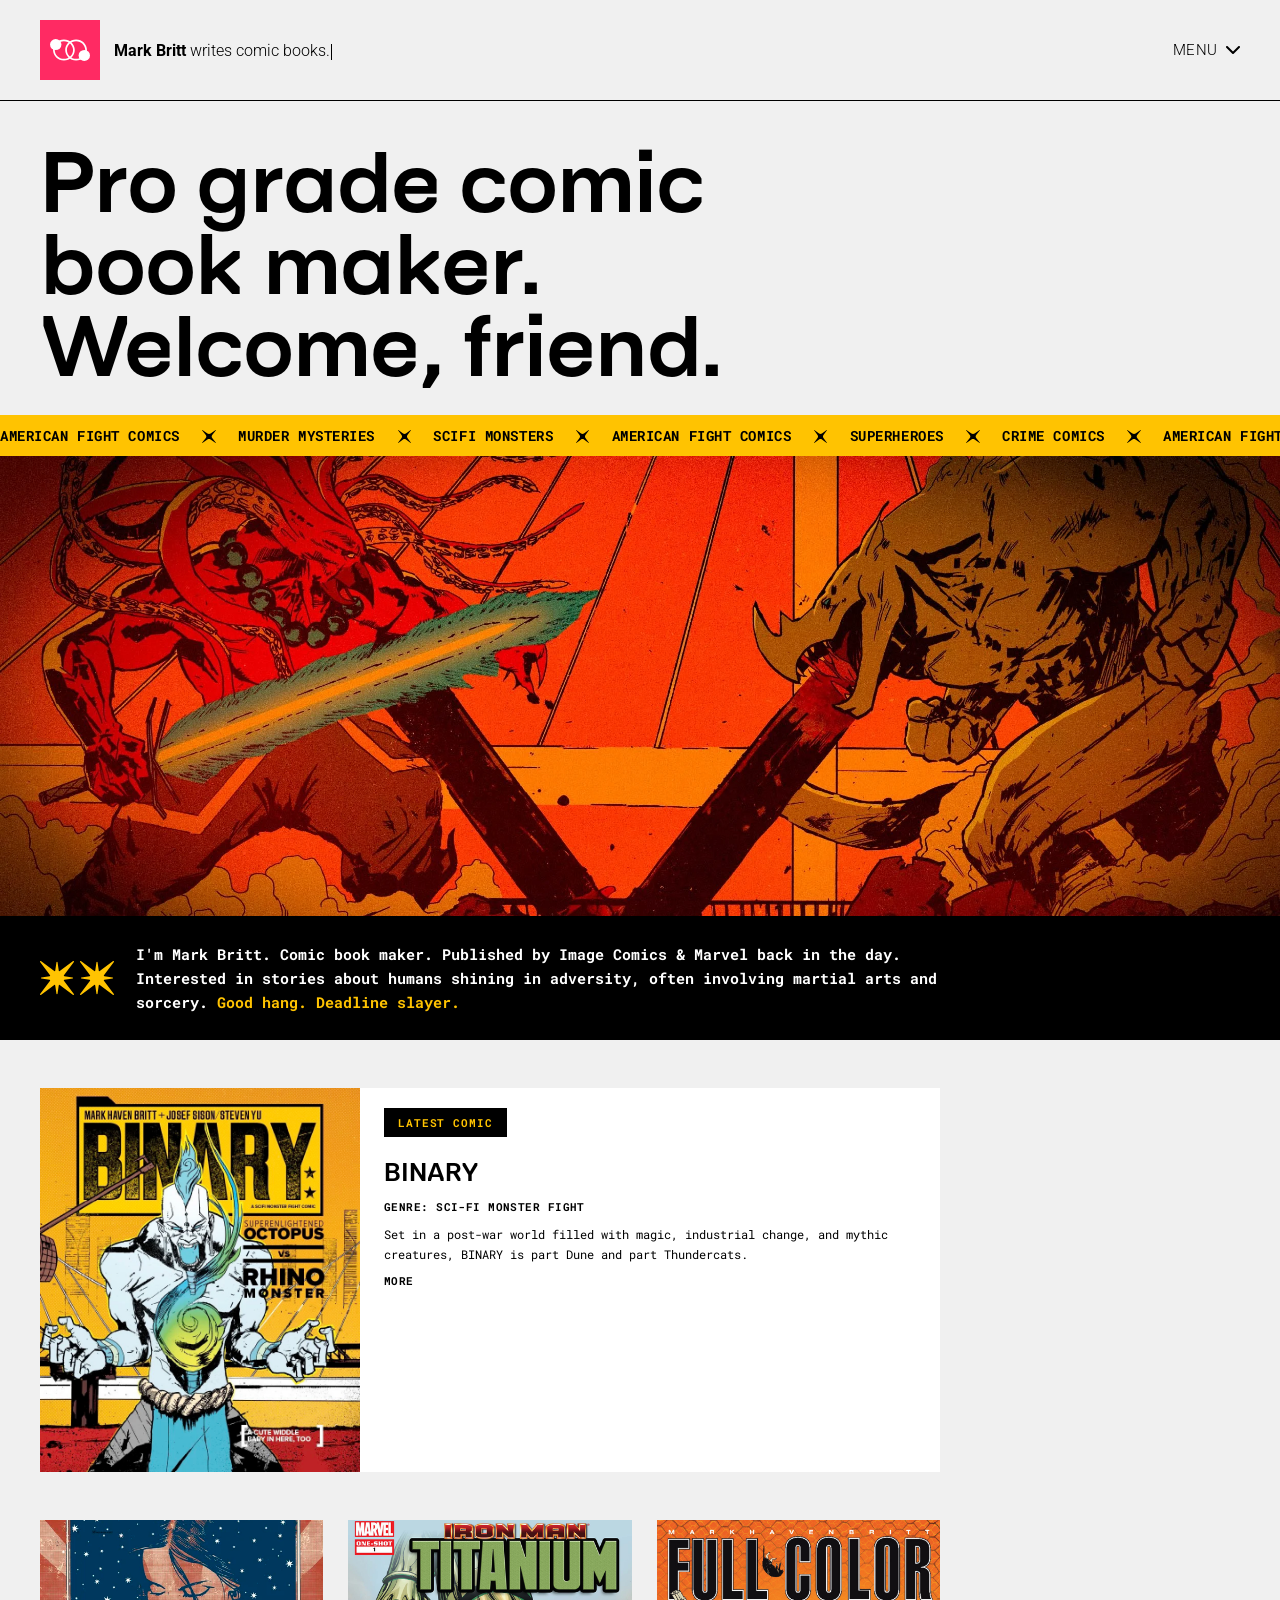
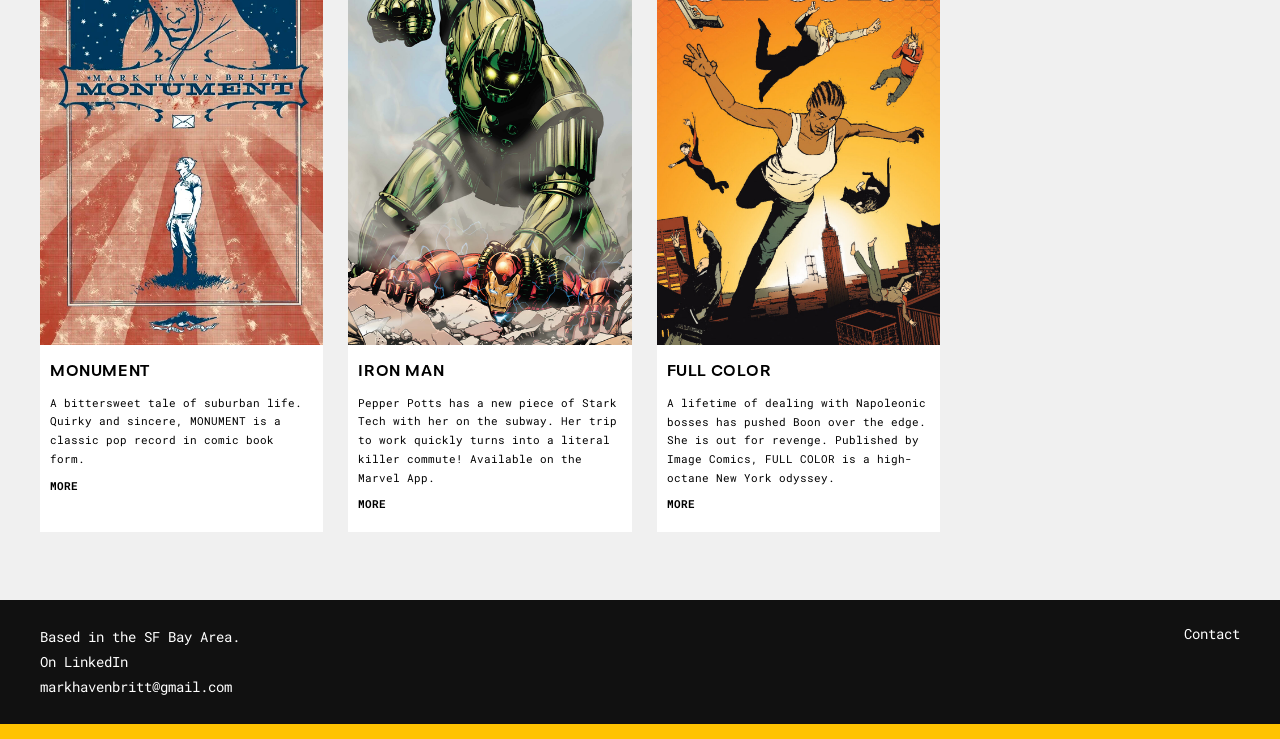
==== index.html @ 64006daa "mailing list and contact" ====
<!-- Mark Britt — comic book art site -->
<!DOCTYPE html>
<html lang="en">
<head>
    <meta charset="UTF-8">
    <meta name="viewport" content="width=device-width, initial-scale=1.0">
    <title>Mark Britt — Comics</title>
    <meta property="og:title" content="Mark Britt — Comics">
    <meta property="og:description" content="Pro grade comic book maker. Welcome, friend.">
    <meta property="og:type" content="website">
    <link rel="icon" type="image/svg+xml" href="site-images/SVG/logo.svg">
    <link rel="preconnect" href="https://fonts.googleapis.com">
    <link rel="preconnect" href="https://fonts.gstatic.com" crossorigin>
    <link href="https://fonts.googleapis.com/css2?family=Roboto:wght@300;400;500;600;700;900&family=Roboto+Mono:wght@400;700&display=swap" rel="stylesheet">
    <link rel="stylesheet" href="style.css">
    <style>
        :root {
            --yellow: #ffc301;
            --red: #ff2a63;
        }

        body { font-family: 'Roboto Mono', monospace; }

        .desktop-break { display: block; }

        .bleed { margin-left: -40px; margin-right: -40px; }

        /* ── Header ── */
        header {
            position: sticky;
            top: 0;
            z-index: 60;
            background: #f0f0f0;
            border-bottom: 1px solid #000;
            width: 100%;
            padding: 20px 40px;
            box-sizing: border-box;
        }

        .brand {
            display: flex;
            align-items: center;
            gap: 14px;
        }

        .brand .tagline {
            font-family: 'Roboto', sans-serif;
            font-size: 16px;
            font-weight: 300;
        }

        .brand .tagline strong { font-weight: 700; }

        .brand .tagline .typed { font-weight: 300; }

        /* Reserve the width of the longest phrase so the header doesn't shift
           while the text types/erases. */
        .brand .tagline .typed-wrap {
            position: relative;
            display: inline-block;
        }

        .brand .tagline .typed-sizer {
            visibility: hidden;
            white-space: nowrap;
        }

        .brand .tagline .typed-live {
            position: absolute;
            left: 0;
            top: 0;
            white-space: nowrap;
        }

        .brand .tagline .typed strong { font-weight: 700; }

        .brand .tagline .type-cursor {
            display: inline-block;
            width: 1px;
            height: 1em;
            margin-left: 1px;
            background: #000;
            vertical-align: text-bottom;
            animation: type-blink 1s step-end infinite;
        }

        @keyframes type-blink {
            0%, 100% { opacity: 1; }
            50%      { opacity: 0; }
        }

        @media (prefers-reduced-motion: reduce) {
            .brand .tagline .type-cursor { animation: none; }
        }

        .nav-right a {
            font-family: 'Roboto', sans-serif;
            font-weight: 300;
            font-size: 15px;
            text-decoration: none;
            color: #000;
        }

        .nav-right a:hover { text-decoration: underline; }

        /* ── Menu toggle + dropdown panel ── */
        .menu-toggle {
            display: flex;
            align-items: center;
            gap: 8px;
            background: none;
            border: none;
            padding: 0;
            font-family: 'Roboto', sans-serif;
            font-weight: 300;
            font-size: 15px;
            letter-spacing: 0.04em;
            text-transform: uppercase;
            color: #000;
            cursor: pointer;
        }

        .menu-toggle .menu-caret {
            color: #000;
            transition: transform 0.2s ease, color 0.2s ease;
        }

        .menu-toggle[aria-expanded="true"] .menu-caret {
            color: var(--red);
            transform: rotate(180deg);
        }

        .menu-panel {
            position: absolute;
            top: 100%;
            right: 40px;
            width: 320px;
            box-sizing: border-box;
            background: #f0f0f0;
            border: 1px solid #000;
            border-top: none;
            padding: 36px 32px;
            display: none;
            flex-direction: column;
            z-index: 59;
        }

        .menu-panel.open { display: flex; }

        .menu-panel a {
            font-family: 'Roboto', sans-serif;
            font-weight: 300;
            font-size: 20px;
            letter-spacing: 0.03em;
            text-transform: uppercase;
            color: #000;
            text-decoration: none;
            text-align: right;
            padding: 16px 0;
        }

        .menu-panel a:hover { text-decoration: underline; }

        /* ── Big Headline ── */
        .headline { padding: 40px 0 28px; }

        .headline h1 {
            font-family: 'Ark Sans', 'Roboto', sans-serif;
            font-size: 82px;
            font-weight: 500;
            line-height: 1.0;
            letter-spacing: -1px;
            max-width: 700px;
        }

        .headline h1 .accent { font-weight: 500; }

        /* ── Marquee Ticker ── */
        .ticker {
            background: var(--yellow);
            color: #000;
            overflow: hidden;
            white-space: nowrap;
        }

        .ticker__track {
            display: inline-block;
            padding: 9px 0;
            animation: ticker-scroll 28s linear infinite;
        }

        .ticker__track span {
            font-family: 'Roboto Mono', monospace;
            font-size: 14px;
            font-weight: 700;
            letter-spacing: 0.04em;
            text-transform: uppercase;
        }

        .ticker__track .x {
            display: inline-block;
            margin: 0 14px;
            vertical-align: middle;
        }

        .ticker__track .x img {
            width: 13.2px;
            height: 13.2px;
            display: inline-block;
        }

        @keyframes ticker-scroll {
            from { transform: translateX(0); }
            to   { transform: translateX(-50%); }
        }

        /* ── Hero Slideshow ── */
        .hero-img {
            position: relative;
            height: 460px;
            overflow: hidden;
            background: #1c1c1c;
        }

        .hero-img .slides {
            display: flex;
            height: 100%;
            width: 100%;
            transition: transform 0.85s cubic-bezier(0.76, 0, 0.24, 1);
        }

        .hero-img .slides img {
            flex: 0 0 100%;
            width: 100%;
            height: 100%;
            object-fit: cover;
            object-position: center 35%;
            display: block;
        }

        /* ── Black bio band ── */
        .band {
            background: #000;
            color: #fff;
            padding: 26px 40px;
        }

        .band__inner {
            display: flex;
            align-items: center;
            gap: 22px;
            max-width: 900px;
        }

        .band .stars {
            display: flex;
            gap: 6px;
            flex-shrink: 0;
        }

        .band .stars img { width: 34px; height: 34px; }

        .band p {
            font-family: 'Roboto Mono', monospace;
            font-size: 15px;
            line-height: 1.6;
            font-weight: 700;
        }

        .band p .accent { color: var(--yellow); }

        /* ── Latest Comic ── */
        .latest-comic {
            display: block;
            max-width: 900px;
            margin: 48px 0 0;
            text-decoration: none;
            color: inherit;
        }

        .latest-comic__inner {
            display: flex;
            background: #fff;
            transition: opacity 0.15s;
        }

        .latest-comic:hover .latest-comic__inner {
            opacity: 0.85;
            cursor: pointer;
        }

        .latest-comic__cover {
            flex: 0 0 320px;
        }

        .latest-comic__cover img {
            width: 100%;
            height: 100%;
            object-fit: cover;
            display: block;
        }

        .latest-comic__content {
            padding: 20px 24px;
            display: flex;
            flex-direction: column;
        }

        .latest-comic__tag {
            align-self: flex-start;
            background: #000;
            color: var(--yellow);
            font-family: 'Roboto Mono', monospace;
            font-size: 11px;
            font-weight: 700;
            letter-spacing: 0.08em;
            text-transform: uppercase;
            padding: 7px 14px;
            margin-bottom: 20px;
        }

        .latest-comic__content h3 {
            font-family: 'Ark Sans', 'Roboto', sans-serif;
            font-size: 24px;
            font-weight: 500;
            margin-bottom: 12px;
        }

        .latest-comic__genre {
            font-family: 'Roboto Mono', monospace;
            font-size: 11px;
            font-weight: 700;
            letter-spacing: 0.04em;
            text-transform: uppercase;
            margin-bottom: 10px;
        }

        .latest-comic__desc {
            font-family: 'Roboto Mono', monospace;
            font-size: 12px;
            line-height: 1.7;
            margin-bottom: 8px;
        }

        .latest-comic__more {
            font-family: 'Roboto Mono', monospace;
            font-size: 11px;
            font-weight: 700;
            letter-spacing: 0.04em;
            text-transform: uppercase;
        }

        /* ── Portfolio Grid ── */
        .portfolio { padding: 48px 0; }

        .grid {
            display: grid;
            grid-template-columns: repeat(3, 1fr);
            grid-auto-rows: 1fr;
            gap: 20px 25px;
            max-width: 900px;
        }

        .card {
            background: #fff;
            display: flex;
            flex-direction: column;
            height: 100%;
            box-sizing: border-box;
            transition: opacity 0.15s;
        }

        a:has(.card) {
            display: block;
            height: 100%;
            text-decoration: none;
            color: inherit;
        }

        a:has(.card):hover .card {
            opacity: 0.8;
            cursor: pointer;
        }

        .card h3,
        .card p {
            padding-left: 10px;
            padding-right: 10px;
        }

        .card p:last-child { padding-bottom: 10px; }

        .card .color-bar {
            height: 18px;
            width: 100%;
            margin: 0 0 16px 0;
            background-size: cover;
            background-position: center;
        }

        .card__cover {
            width: 100%;
            aspect-ratio: 2 / 3;
            overflow: hidden;
            margin-bottom: 16px;
        }

        .card__cover img {
            width: 100%;
            height: 100%;
            object-fit: cover;
            object-position: center;
            display: block;
        }

        .card h3 {
            font-family: 'Ark Sans', 'Roboto', sans-serif;
            font-size: 15px;
            font-weight: 500;
            letter-spacing: 0.04em;
            margin-bottom: 14px;
        }

        .card p {
            font-family: 'Roboto Mono', monospace;
            font-size: 11px;
            line-height: 1.7;
            margin-bottom: 8px;
        }

        .card p strong { font-weight: 700; }

        /* ── Footer ── */
        .footer-row {
            display: flex;
            justify-content: space-between;
            align-items: flex-start;
            gap: 24px;
        }

        .footer-links {
            display: flex;
            flex-direction: column;
            align-items: flex-end;
            text-align: right;
            gap: 6px;
        }

        .footer-links a {
            font-family: 'Roboto Mono', monospace;
            font-size: 14px;
            color: #fff;
            text-decoration: none;
        }

        .footer-links a:hover { text-decoration: underline; }

        /* ── Mobile ── */
        @media (max-width: 768px) {
            .frame { padding: 0 20px; }
            .bleed { margin-left: -20px; margin-right: -20px; }

            header {
                flex-wrap: nowrap;
                gap: 14px;
                justify-content: space-between;
                align-items: center;
                padding: 14px 20px;
            }
            .brand .tagline { display: none; }

            .headline h1 { font-size: 40px; }

            .hero-img { height: 300px; }

            .menu-panel { right: 20px; width: auto; left: 20px; padding: 28px 24px; }
            .menu-panel a { font-size: 18px; padding: 14px 0; }

            .latest-comic { max-width: 100%; }
            .latest-comic__inner { flex-direction: column; }
            .latest-comic__cover { flex-basis: auto; height: 220px; }

            .band { padding: 20px; }
            .band__inner { flex-direction: column; align-items: flex-start; gap: 14px; max-width: 100%; }

            .grid {
                grid-template-columns: repeat(2, 1fr);
                gap: 24px 16px;
            }
            .card h3 { font-size: 13px; }
            .card p { font-size: 10px; }
            .desktop-break { display: none; }

            footer { padding: 16px 20px 0; }

            .ticker__track span { font-size: 11px; }
            .ticker__track .x { margin: 0 10px; }
            .ticker__track .x img { width: 9px; height: 9px; }
        }
    </style>
</head>
<body>

    <!-- Header: brand + typewriter on the left, contact on the right -->
    <header>
        <div class="brand">
            <a href="index.html" class="logo-link" aria-label="Home">
                <div class="logo">
                    <img src="site-images/SVG/logo.svg" alt="Mark Britt">
                </div>
            </a>
            <span class="tagline"><strong>Mark Britt</strong> <span class="typed-wrap"><span class="typed-sizer" aria-hidden="true">was raised Irish Catholic but is now mostly witch.</span><span class="typed-live"><span class="typed" id="typedRole"></span><span class="type-cursor" aria-hidden="true"></span></span></span></span>
        </div>
        <div class="nav-right">
            <button class="menu-toggle" id="menuToggle" type="button" aria-expanded="false" aria-controls="menuPanel">
                MENU
                <svg class="menu-caret" width="14" height="9" viewBox="0 0 14 9" fill="none" aria-hidden="true">
                    <path d="M1 1L7 7L13 1" stroke="currentColor" stroke-width="2" stroke-linecap="round" stroke-linejoin="round"/>
                </svg>
            </button>
        </div>
        <nav class="menu-panel" id="menuPanel">
            <a href="contact.html">CONTACT</a>
            <a href="foreditors.html">FOR EDITORS</a>
            <a href="mailing-list.html">MAILING LIST</a>
            <a href="index.html">HOME</a>
        </nav>
    </header>

    <div class="frame">
        <!-- Big Headline -->
        <section class="headline">
            <h1 class="slide-in">Pro grade comic book maker. <span class="accent">Welcome, friend.</span></h1>
        </section>
    </div><!-- end .frame -->

    <!-- Marquee Ticker (full bleed) -->
    <div class="ticker">
        <div class="ticker__track">
            <span>AMERICAN FIGHT COMICS <span class="x"><img src="site-images/SVG/smallstar.svg" alt=""></span> MURDER MYSTERIES <span class="x"><img src="site-images/SVG/smallstar.svg" alt=""></span> SCIFI MONSTERS <span class="x"><img src="site-images/SVG/smallstar.svg" alt=""></span> AMERICAN FIGHT COMICS <span class="x"><img src="site-images/SVG/smallstar.svg" alt=""></span> SUPERHEROES <span class="x"><img src="site-images/SVG/smallstar.svg" alt=""></span> CRIME COMICS <span class="x"><img src="site-images/SVG/smallstar.svg" alt=""></span> AMERICAN FIGHT COMICS <span class="x"><img src="site-images/SVG/smallstar.svg" alt=""></span> MURDER MYSTERIES <span class="x"><img src="site-images/SVG/smallstar.svg" alt=""></span> SCIFI MONSTERS <span class="x"><img src="site-images/SVG/smallstar.svg" alt=""></span> AMERICAN FIGHT COMICS <span class="x"><img src="site-images/SVG/smallstar.svg" alt=""></span> SUPERHEROES <span class="x"><img src="site-images/SVG/smallstar.svg" alt=""></span> CRIME COMICS <span class="x"><img src="site-images/SVG/smallstar.svg" alt=""></span> </span><span>AMERICAN FIGHT COMICS <span class="x"><img src="site-images/SVG/smallstar.svg" alt=""></span> MURDER MYSTERIES <span class="x"><img src="site-images/SVG/smallstar.svg" alt=""></span> SCIFI MONSTERS <span class="x"><img src="site-images/SVG/smallstar.svg" alt=""></span> AMERICAN FIGHT COMICS <span class="x"><img src="site-images/SVG/smallstar.svg" alt=""></span> SUPERHEROES <span class="x"><img src="site-images/SVG/smallstar.svg" alt=""></span> CRIME COMICS <span class="x"><img src="site-images/SVG/smallstar.svg" alt=""></span> AMERICAN FIGHT COMICS <span class="x"><img src="site-images/SVG/smallstar.svg" alt=""></span> MURDER MYSTERIES <span class="x"><img src="site-images/SVG/smallstar.svg" alt=""></span> SCIFI MONSTERS <span class="x"><img src="site-images/SVG/smallstar.svg" alt=""></span> AMERICAN FIGHT COMICS <span class="x"><img src="site-images/SVG/smallstar.svg" alt=""></span> SUPERHEROES <span class="x"><img src="site-images/SVG/smallstar.svg" alt=""></span> CRIME COMICS <span class="x"><img src="site-images/SVG/smallstar.svg" alt=""></span> </span>
        </div>
    </div>

    <!-- Hero Slideshow -->
    <div class="hero-img">
        <div class="slides" id="heroSlides">
            <img src="hero_binary.webp" alt="Binary">
            <img src="hero_fullcolor.webp" alt="Full Color">
            <img src="hero_ironman.webp" alt="Iron Man">
            <img src="hero_monument.webp" alt="Monument">
            <!-- clone of first for seamless loop -->
            <img src="hero_binary.webp" alt="" aria-hidden="true">
        </div>
    </div>

    <!-- Black bio band (full bleed) -->
    <div class="band">
        <div class="band__inner">
            <div class="stars">
                <img src="site-images/SVG/star-yellow.svg" alt="">
                <img src="site-images/SVG/star-yellow.svg" alt="">
            </div>
            <p>I'm Mark Britt. Comic book maker. Published by Image Comics &amp; Marvel back in the day.<br class="desktop-break">
            Interested in stories about humans shining in adversity, often involving martial arts and sorcery. <span class="accent">Good hang. Deadline slayer.</span></p>
        </div>
    </div>

    <div class="frame">
        <!-- Latest Comic -->
        <a class="latest-comic" href="binary.html">
            <div class="latest-comic__inner">
                <div class="latest-comic__cover">
                    <img src="binary01_cover.webp" alt="Binary">
                </div>
                <div class="latest-comic__content">
                    <span class="latest-comic__tag">Latest Comic</span>
                    <h3>BINARY</h3>
                    <p class="latest-comic__genre"><strong>GENRE:</strong> Sci-Fi Monster Fight</p>
                    <p class="latest-comic__desc">Set in a post-war world filled with magic, industrial change, and mythic creatures, BINARY is part Dune and part Thundercats.</p>
                    <p class="latest-comic__more">MORE</p>
                </div>
            </div>
        </a>

        <!-- Book Grid -->
        <section class="portfolio">
            <div class="grid">

                <a href="monument.html">
                <div class="card">
                    <div class="card__cover"><img src="site-images/COVERS/monument_01_cover.webp" alt="Monument"></div>
                    <h3>MONUMENT</h3>
                    <p>A bittersweet tale of suburban life. Quirky and sincere, MONUMENT is a classic pop record in comic book form.</p>
                    <p><strong>MORE</strong></p>
                </div>
                </a>

                <a href="ironman.html">
                <div class="card">
                    <div class="card__cover"><img src="site-images/COVERS/ironman__cover.webp" alt="Iron Man"></div>
                    <h3>IRON MAN</h3>
                    <p>Pepper Potts has a new piece of Stark Tech with her on the subway. Her trip to work quickly turns into a literal killer commute! Available on the Marvel App.</p>
                    <p><strong>MORE</strong></p>
                </div>
                </a>

                <a href="fullcolor.html">
                <div class="card">
                    <div class="card__cover"><img src="site-images/COVERS/fullcolor_cover.jpg" alt="Full Color"></div>
                    <h3>FULL COLOR</h3>
                    <p>A lifetime of dealing with Napoleonic bosses has pushed Boon over the edge. She is out for revenge. Published by Image Comics, FULL COLOR is a high-octane New York odyssey.</p>
                    <p><strong>MORE</strong></p>
                </div>
                </a>

            </div>
        </section>
    </div><!-- end .frame -->

    <!-- Footer -->
    <footer>
        <div class="footer-row">
            <p>
                Based in the SF Bay Area.<br>
                <a href="https://linkedin.com/in/markhavenbritt" target="_blank">On LinkedIn</a><br>
                <a href="mailto:markhavenbritt@gmail.com">markhavenbritt@gmail.com</a>
            </p>
            <nav class="footer-links">
                <a href="mailto:markhavenbritt@gmail.com">Contact</a>
            </nav>
        </div>
        <div class="base-bar"></div>
    </footer>

    <!-- Tagline typewriter: cycle full "Mark Britt is…" sentences -->
    <script>
        (function () {
            const el = document.getElementById('typedRole');
            if (!el) return;

            const phrases = [
                'writes comic books.',
                "thinks you're doing great.",
                'draws rad comics.',
                'makes narrative art.',
                'is gonna win the whole damn thing.',
                'likes Larry Stroman art.',
                'is a sober single dad.',
                'was raised Irish Catholic but is now mostly witch.'
            ];

            const TYPE_SPEED   = 55;
            const ERASE_SPEED  = 30;
            const HOLD_FULL    = 1900;
            const HOLD_EMPTY   = 350;

            let p = 0, c = 0, erasing = false;

            function tick() {
                const phrase = phrases[p];
                if (!erasing) {
                    c++;
                    el.textContent = phrase.slice(0, c);
                    if (c === phrase.length) { erasing = true; return setTimeout(tick, HOLD_FULL); }
                    return setTimeout(tick, TYPE_SPEED);
                } else {
                    c--;
                    el.textContent = phrase.slice(0, c);
                    if (c === 0) { erasing = false; p = (p + 1) % phrases.length; return setTimeout(tick, HOLD_EMPTY); }
                    return setTimeout(tick, ERASE_SPEED);
                }
            }
            tick();
        })();
    </script>

    <!-- Hero slideshow: hold, then slide left to the next image -->
    <script>
        (function () {
            const track = document.getElementById('heroSlides');
            if (!track) return;
            const total = track.querySelectorAll('img').length; // includes clone of first
            const realCount = total - 1;
            const HOLD = 3000;
            let i = 0;

            function advance() {
                i++;
                track.style.transition = 'transform 0.85s cubic-bezier(0.76, 0, 0.24, 1)';
                track.style.transform = 'translateX(' + (-i * 100) + '%)';
                if (i === realCount) {
                    setTimeout(function () {
                        track.style.transition = 'none';
                        i = 0;
                        track.style.transform = 'translateX(0)';
                    }, 900);
                }
            }
            setInterval(advance, HOLD);
        })();
    </script>

    <!-- Menu toggle -->
    <script>
        (function () {
            const btn = document.getElementById('menuToggle');
            const panel = document.getElementById('menuPanel');
            if (!btn || !panel) return;

            function closeMenu() {
                btn.setAttribute('aria-expanded', 'false');
                panel.classList.remove('open');
            }
            function openMenu() {
                btn.setAttribute('aria-expanded', 'true');
                panel.classList.add('open');
            }

            btn.addEventListener('click', function (e) {
                e.stopPropagation();
                const isOpen = btn.getAttribute('aria-expanded') === 'true';
                isOpen ? closeMenu() : openMenu();
            });
            document.addEventListener('click', function (e) {
                if (!panel.contains(e.target) && e.target !== btn) closeMenu();
            });
            document.addEventListener('keydown', function (e) {
                if (e.key === 'Escape') closeMenu();
            });
        })();
    </script>

    <!-- Reveal headline on load -->
    <script>
        window.addEventListener('DOMContentLoaded', function () {
            document.querySelectorAll('.slide-in').forEach(function (el) {
                requestAnimationFrame(function () { el.classList.add('visible'); });
            });
        });
    </script>

</body>
</html>
---- style.css ----
/* ──────────────────────────────────────────────────────────────────────────────
   ART / COMICS SITE — SHARED STYLESHEET
   Adapted from the YourManMark portfolio. Global reset, typography, layout,
   header and footer base styles.
   ────────────────────────────────────────────────────────────────────────────── */

/* ── Ark Sans (self-hosted, licensed) ── */
@font-face {
    font-family: 'Ark Sans';
    src: url('fonts/ArkSans-Medium.woff2') format('woff2'),
         url('fonts/ArkSans-Medium.woff') format('woff');
    font-weight: 500;
    font-style: normal;
    font-display: swap;
}

/* ── Global Reset & Box Sizing ── */
* {
    margin: 0;
    padding: 0;
    box-sizing: border-box;
}

/* ── Body & Typography Base ── */
body {
    font-family: 'Roboto Mono', monospace;
    color: #000;
    background: #f0f0f0;
}

/* ── Frame: Single container that controls all horizontal spacing ── */
.frame {
    max-width: 980px;
    padding: 0 40px;
}

/* ── Header ── */
header {
    display: flex;
    justify-content: space-between;
    align-items: center;
    padding: 20px 0;
    border-bottom: 1px solid #000;
}

.logo {
    width: 60px;
    height: 60px;
    background: #ff2a63;   /* comics red instead of black */
    display: flex;
    align-items: center;
    justify-content: center;
}

.logo img {
    width: 40px;
    height: 40px;
    object-fit: contain;
}

nav a {
    font-family: 'Roboto Mono', monospace;
    font-size: 14px;
    text-decoration: none;
    color: #000;
}

nav a:hover {
    text-decoration: underline;
}

/* ── Footer ── */
footer {
    background: #111;
    color: #fff;
    padding: 24px 40px 0;
    margin-top: 20px;
}

footer p {
    font-family: 'Roboto Mono', monospace;
    font-size: 14px;
    line-height: 1.8;
}

footer a {
    color: #fff;
    text-decoration: none;
}

footer a:hover {
    text-decoration: underline;
}

.base-bar {
    height: 15px;
    margin-top: 24px;
    margin-left: -40px;
    margin-right: -40px;
    background: #ffc301;   /* solid comics yellow */
}

/* ── Animations: Fade + slide-in ── */
.slide-in {
    opacity: 0;
    transform: translateX(-40px);
    transition: opacity 0.7s ease, transform 0.7s ease;
}

.slide-in.visible {
    opacity: 1;
    transform: translateX(0);
}

@media (max-width: 768px) {
    .frame {
        padding: 0 20px;
    }

    footer {
        padding: 16px 20px 0;
    }
}

/* ──────────────────────────────────────────────────────────────────────────────
   COMIC PREVIEW PAGES (e.g. monument.html) — story summary, genre, credits,
   a page gallery. No purchase link; reused across future book previews.
   ────────────────────────────────────────────────────────────────────────────── */

:root {
    --yellow: #ffc301;
    --red: #ff2a63;
}

.preview-hero {
    padding: 40px 0 0;
}

.preview-hero h1 {
    font-family: 'Ark Sans', 'Roboto', sans-serif;
    font-size: 64px;
    font-weight: 500;
    line-height: 1.0;
    letter-spacing: -1px;
    margin-bottom: 16px;
}

.preview-hero__facts {
    font-family: 'Roboto Mono', monospace;
    font-size: 11px;
    font-weight: 700;
    letter-spacing: 0.08em;
    text-transform: uppercase;
    margin-bottom: 24px;
}

.preview-tag {
    display: inline-block;
    background: #000;
    color: var(--yellow);
    font-family: 'Roboto Mono', monospace;
    font-size: 11px;
    font-weight: 700;
    letter-spacing: 0.08em;
    text-transform: uppercase;
    padding: 7px 14px;
    margin-bottom: 24px;
}

.preview-full-image {
    width: 100%;
    display: block;
    margin-bottom: 15px;
}

.preview-box {
    background: #fff;
    padding: 24px;
    margin-bottom: 15px;
    position: relative;
}

.preview-box .color-bar {
    height: 18px;
    width: 280px;
    margin: -24px 0 24px -24px;
    background: var(--red);
}

.preview-box h2 {
    font-family: 'Roboto Mono', monospace;
    font-size: 11px;
    letter-spacing: 0.1em;
    text-transform: uppercase;
    margin-bottom: 20px;
}

.preview-box p {
    font-family: 'Roboto Mono', monospace;
    font-size: 13px;
    line-height: 1.9;
    margin-bottom: 14px;
    max-width: 640px;
}

.preview-box p:last-child {
    margin-bottom: 0;
}

.credits-list {
    display: flex;
    flex-direction: column;
    gap: 12px;
}

.credits-list p {
    margin-bottom: 0;
    font-size: 12px;
    max-width: none;
}

.credits-list p strong {
    font-weight: 700;
    display: inline-block;
    min-width: 160px;
}

.page-grid {
    display: grid;
    grid-template-columns: repeat(3, 1fr);
    gap: 15px;
    margin-bottom: 15px;
}

.page-grid img {
    width: 100%;
    display: block;
}

.preview-nav {
    display: flex;
    justify-content: center;
    border-top: 1px solid #000;
    padding: 20px 0;
    margin-top: 15px;
}

.preview-nav a {
    font-family: 'Roboto Mono', monospace;
    font-size: 14px;
    font-weight: 700;
    text-decoration: none;
    color: #000;
}

.preview-nav a:hover {
    text-decoration: underline;
}

@media (max-width: 768px) {
    .preview-hero h1 {
        font-size: 36px;
    }

    .page-grid {
        grid-template-columns: repeat(2, 1fr);
    }

    .credits-list p strong {
        display: block;
        min-width: 0;
        margin-bottom: 2px;
    }
}
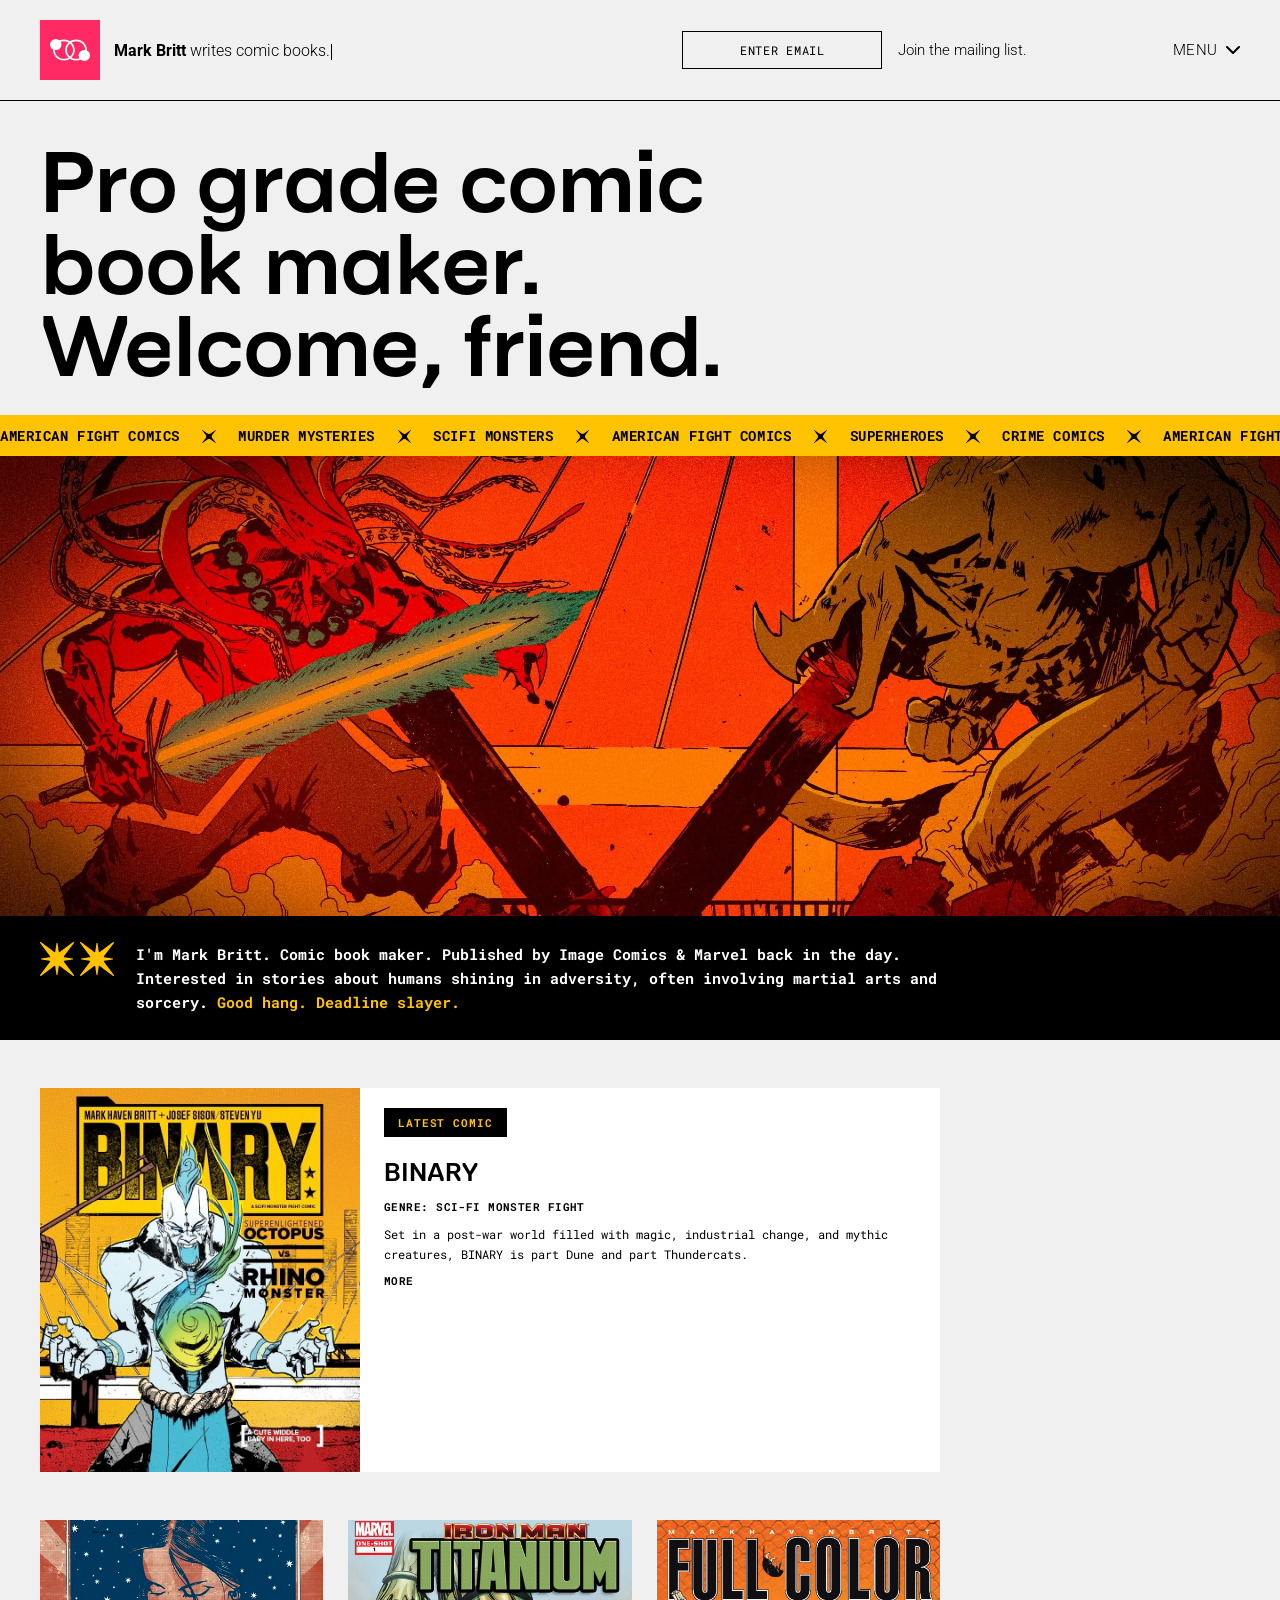
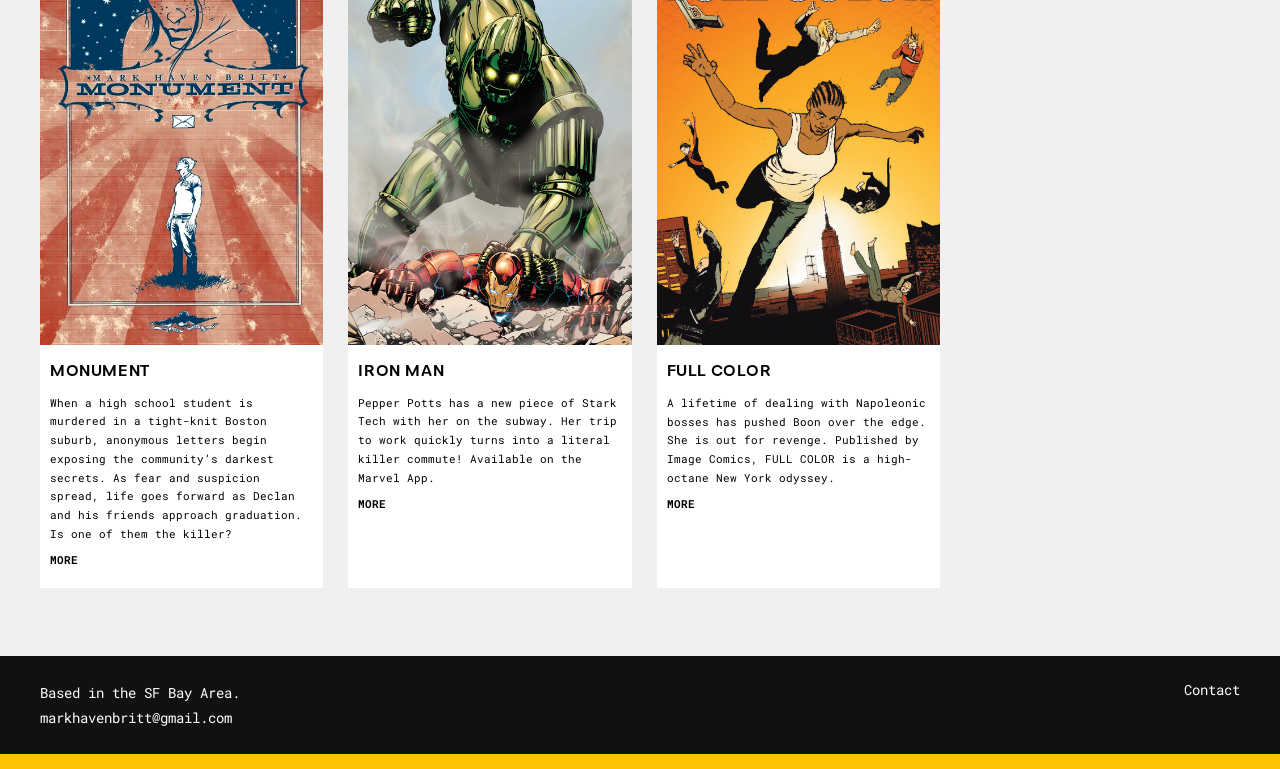
==== commit ce5afb7f: "Add About and Store pages; update nav, FOR EDITORS links, and comic summary text" ====
--- a/index.html
+++ b/index.html
@@ -8,7 +8,7 @@
     <meta property="og:title" content="Mark Britt — Comics">
     <meta property="og:description" content="Pro grade comic book maker. Welcome, friend.">
     <meta property="og:type" content="website">
-    <link rel="icon" type="image/svg+xml" href="site-images/SVG/logo.svg">
+    <link rel="icon" type="image/svg+xml" href="site-images/SVG/favicon.svg">
     <link rel="preconnect" href="https://fonts.googleapis.com">
     <link rel="preconnect" href="https://fonts.gstatic.com" crossorigin>
     <link href="https://fonts.googleapis.com/css2?family=Roboto:wght@300;400;500;600;700;900&family=Roboto+Mono:wght@400;700&display=swap" rel="stylesheet">
@@ -20,8 +20,6 @@
         }
 
         body { font-family: 'Roboto Mono', monospace; }
-
-        .desktop-break { display: block; }
 
         .bleed { margin-left: -40px; margin-right: -40px; }
 
@@ -247,7 +245,7 @@
 
         .band__inner {
             display: flex;
-            align-items: center;
+            align-items: flex-start;
             gap: 22px;
             max-width: 900px;
         }
@@ -489,13 +487,77 @@
             }
             .card h3 { font-size: 13px; }
             .card p { font-size: 10px; }
-            .desktop-break { display: none; }
-
             footer { padding: 16px 20px 0; }
 
             .ticker__track span { font-size: 11px; }
             .ticker__track .x { margin: 0 10px; }
             .ticker__track .x img { width: 9px; height: 9px; }
+        }
+        /* Mailing list — header module */
+        .header-signup {
+            display: flex;
+            align-items: center;
+        }
+
+        .header-signup__controls {
+            display: flex;
+            align-items: center;
+            gap: 16px;
+        }
+
+        .header-signup__field {
+            width: 200px;
+            box-sizing: border-box;
+            border: 1px solid #000;
+            background: transparent;
+            padding: 10px 14px;
+            font-family: 'Roboto Mono', monospace;
+            font-size: 12px;
+            letter-spacing: 0.06em;
+            text-transform: uppercase;
+            text-align: center;
+            color: #000;
+        }
+
+        .header-signup__field::placeholder { color: #000; opacity: 1; }
+
+        .header-signup__field:focus {
+            outline: 2px solid var(--yellow);
+            outline-offset: -1px;
+        }
+
+        .header-signup__submit {
+            background: none;
+            border: none;
+            padding: 0;
+            font-family: 'Roboto', sans-serif;
+            font-weight: 300;
+            font-size: 15px;
+            color: #000;
+            cursor: pointer;
+            white-space: nowrap;
+        }
+
+        .header-signup__submit:hover { text-decoration: underline; }
+
+        .header-signup__submit:disabled { opacity: 0.6; cursor: default; }
+
+        .header-signup__status {
+            display: none;
+            font-family: 'Roboto Mono', monospace;
+            font-size: 12px;
+            letter-spacing: 0.06em;
+            text-transform: uppercase;
+            background: #000;
+            color: var(--yellow);
+            padding: 10px 16px;
+            white-space: nowrap;
+        }
+
+        .header-signup__status.visible { display: inline-block; }
+
+        @media (max-width: 1024px) {
+            .header-signup { display: none; }
         }
     </style>
 </head>
@@ -511,6 +573,17 @@
             </a>
             <span class="tagline"><strong>Mark Britt</strong> <span class="typed-wrap"><span class="typed-sizer" aria-hidden="true">was raised Irish Catholic but is now mostly witch.</span><span class="typed-live"><span class="typed" id="typedRole"></span><span class="type-cursor" aria-hidden="true"></span></span></span></span>
         </div>
+        <form class="header-signup" id="mailingListForm" method="POST" action="https://fca71fe8.sibforms.com/serve/[base64]" target="brevoHiddenFrame">
+            <span class="header-signup__controls">
+                <input type="email" name="EMAIL" class="header-signup__field" placeholder="ENTER EMAIL" aria-label="Enter email" autocomplete="email" required>
+                <input type="text" name="email_address_check" value="" style="display:none" tabindex="-1" autocomplete="off">
+                <input type="hidden" name="locale" value="en">
+                <input type="hidden" name="html_type" value="simple">
+                <button type="submit" class="header-signup__submit">Join the mailing list.</button>
+            </span>
+            <span class="header-signup__status" id="mailingListStatus">Signed Up &mdash; Check Email</span>
+        </form>
+        <iframe name="brevoHiddenFrame" style="display:none" aria-hidden="true" tabindex="-1" title="Brevo form submission target"></iframe>
         <div class="nav-right">
             <button class="menu-toggle" id="menuToggle" type="button" aria-expanded="false" aria-controls="menuPanel">
                 MENU
@@ -520,9 +593,12 @@
             </button>
         </div>
         <nav class="menu-panel" id="menuPanel">
+            <a href="index.html#comics">COMICS</a>
+            <a href="about.html">ABOUT</a>
+            <a href="store.html">STORE</a>
             <a href="contact.html">CONTACT</a>
+            <a href="mailing-list.html">MAILING LIST</a>
             <a href="foreditors.html">FOR EDITORS</a>
-            <a href="mailing-list.html">MAILING LIST</a>
             <a href="index.html">HOME</a>
         </nav>
     </header>
@@ -546,8 +622,8 @@
         <div class="slides" id="heroSlides">
             <img src="hero_binary.webp" alt="Binary">
             <img src="hero_fullcolor.webp" alt="Full Color">
-            <img src="hero_ironman.webp" alt="Iron Man">
-            <img src="hero_monument.webp" alt="Monument">
+            <img src="hero_ironman.webp" alt="Iron Man" style="object-position: center bottom;">
+            <img src="hero_monument.webp" alt="Monument" style="object-position: center top;">
             <!-- clone of first for seamless loop -->
             <img src="hero_binary.webp" alt="" aria-hidden="true">
         </div>
@@ -560,12 +636,11 @@
                 <img src="site-images/SVG/star-yellow.svg" alt="">
                 <img src="site-images/SVG/star-yellow.svg" alt="">
             </div>
-            <p>I'm Mark Britt. Comic book maker. Published by Image Comics &amp; Marvel back in the day.<br class="desktop-break">
-            Interested in stories about humans shining in adversity, often involving martial arts and sorcery. <span class="accent">Good hang. Deadline slayer.</span></p>
+            <p>I'm Mark Britt. Comic book maker. Published by Image Comics &amp; Marvel back in the day. Interested in stories about humans shining in adversity, often involving martial arts and sorcery. <span class="accent">Good hang. Deadline slayer.</span></p>
         </div>
     </div>
 
-    <div class="frame">
+    <div class="frame" id="comics" style="scroll-margin-top: 100px;">
         <!-- Latest Comic -->
         <a class="latest-comic" href="binary.html">
             <div class="latest-comic__inner">
@@ -577,7 +652,7 @@
                     <h3>BINARY</h3>
                     <p class="latest-comic__genre"><strong>GENRE:</strong> Sci-Fi Monster Fight</p>
                     <p class="latest-comic__desc">Set in a post-war world filled with magic, industrial change, and mythic creatures, BINARY is part Dune and part Thundercats.</p>
-                    <p class="latest-comic__more">MORE</p>
+                    <p class="latest-comic__more"><strong>MORE</strong></p>
                 </div>
             </div>
         </a>
@@ -590,7 +665,7 @@
                 <div class="card">
                     <div class="card__cover"><img src="site-images/COVERS/monument_01_cover.webp" alt="Monument"></div>
                     <h3>MONUMENT</h3>
-                    <p>A bittersweet tale of suburban life. Quirky and sincere, MONUMENT is a classic pop record in comic book form.</p>
+                    <p>When a high school student is murdered in a tight-knit Boston suburb, anonymous letters begin exposing the community’s darkest secrets. As fear and suspicion spread, life goes forward as Declan and his friends approach graduation. Is one of them the killer?</p>
                     <p><strong>MORE</strong></p>
                 </div>
                 </a>
@@ -622,11 +697,10 @@
         <div class="footer-row">
             <p>
                 Based in the SF Bay Area.<br>
-                <a href="https://linkedin.com/in/markhavenbritt" target="_blank">On LinkedIn</a><br>
-                <a href="mailto:markhavenbritt@gmail.com">markhavenbritt@gmail.com</a>
+                <a href="contact.html">markhavenbritt@gmail.com</a>
             </p>
             <nav class="footer-links">
-                <a href="mailto:markhavenbritt@gmail.com">Contact</a>
+                <a href="contact.html">Contact</a>
             </nav>
         </div>
         <div class="base-bar"></div>
@@ -739,5 +813,26 @@
         });
     </script>
 
+    <!-- Header mailing list module: fake-submit, show a persistent signed-up indicator -->
+    <script>
+        (function () {
+            var form = document.getElementById('mailingListForm');
+            var status = document.getElementById('mailingListStatus');
+            if (!form || !status) return;
+            var controls = form.querySelector('.header-signup__controls');
+            var submitBtn = form.querySelector('.header-signup__submit');
+
+            form.addEventListener('submit', function () {
+                submitBtn.disabled = true;
+                submitBtn.textContent = 'Joining...';
+
+                setTimeout(function () {
+                    controls.style.display = 'none';
+                    status.className = 'header-signup__status visible';
+                }, 600);
+            });
+        })();
+    </script>
+
 </body>
 </html>
